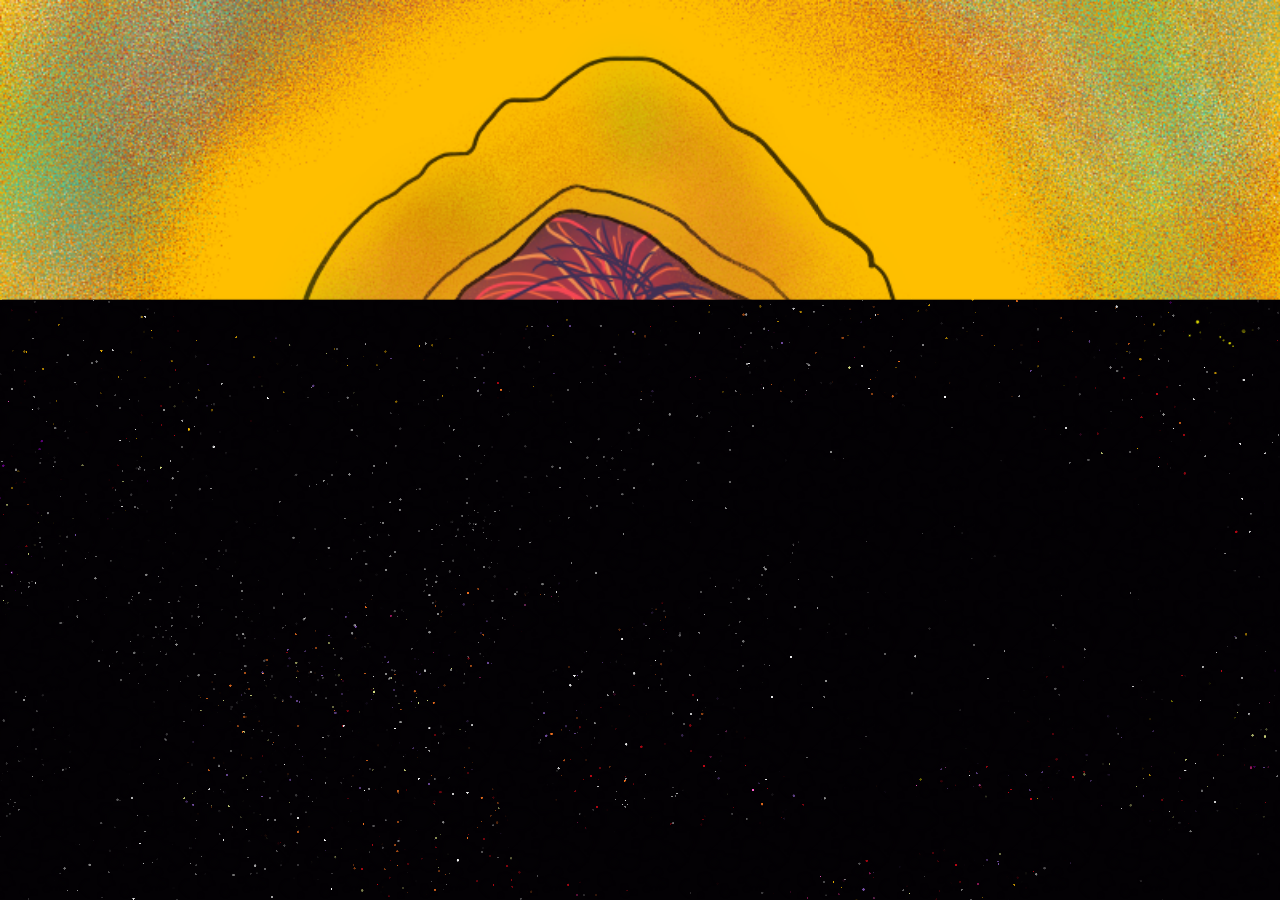
==== adapting/index.html @ b014cf71 "small updates/templates for other folders" ====
<!DOCTYPE html>

<html lang="en" xmlns="http://www.w3.org/1999/xhtml">
<head>
    <meta charset="utf-8" />
    <link rel="stylesheet" href="../style.css">
    <script src="script.js" defer></script>
    <title>The Shadow's Families</title>
</head>
<body>
    <h1 class="risiTitle" id="risiTitle" style="--risi: url('images/adaptingScreen.png');background-position-y: 1400px"></h1>
    <div class="stars"></div>
    <div class="twinkling"></div>
    <div class="emblemgrid" id="pagegrid">
        <button id="jairo" class="familybutton" style="--family: url('adapting/images/EMBLEM_jairo.png'); "></button>
        <button id="cavox" class="familybutton" style="--family: url('adapting/images/EMBLEM_cavox.png') "></button>
        <button id="nightfell" class="familybutton" style="--family: url('adapting/images/EMBLEM_nightfell.png') "></button>
    </div>
    <div id="familyinfo" class="familyinfo">
    </div>
</body>
</html>
---- style.css ----
*{
    margin:0;
    padding:0;
}
.homegrid,.pagegrid, .emblemgrid {
    display: grid;
    grid-template-columns: 1fr 1fr 1fr;
    gap: 20px;
    grid-template-columns: repeat(3, 200px);
    place-content:center;
    max-height: 100%;
    visibility:visible;
}
.emblemgrid {
    grid-template-columns: repeat(3, 300px);
}
.pagegrid.collapsed, .familyInfo.collapsed, .emblemgrid.collapsed {
    max-height: 0px;
    visibility: collapse;
}
.risibutton {
    background-image: var(--risi);
    background-size: cover;
    background-position: center;
    height:300px;
    width:200px;
    position:relative;
    z-index:3;
    border:none;
    cursor:pointer;
}
.familybutton {
    background-image: var(--family);
    background-size: cover;
    background-position: center;
    height: 300px;
    width: 300px;
    position: relative;
    z-index: 3;
    border: none;
    cursor: pointer;
    background-color:#0000;
}
.character {
    display: flex;
    padding-bottom:20px;
    /*justify-content: center;*/
}
.characterPic {
    background-size: cover;
    background-position: center;
    height: 450px;
    width: 300px;
    position: relative;
    z-index: 3;
    border-style: groove;
}
/* following example from https://www.youtube.com/watch?v=0t6Dmp70kTw
    https://github.com/Carla-Codes/starry-night-css-animation
    using animation timing for the wicked cool background :)
*/
@keyframes twinkle{
    from {background-position:0 0;}
    to {background-position: -10000px 5000px}
}
.stars,.twinkling{
    position:fixed;
    top:0;
    left:0;
    right:0;
    bottom:0;
    width:100%;
    height:100%;
    display:block
}
.stars {
    background: #030104 url(images/stars.png) repeat top center;
    z-index: 0;
}

.twinkling{
    background: transparent url(images/twinkling.png) repeat top center;
           z-index:1;
           animation:twinkle 200s linear infinite
}
.mainTitle {
    z-index: 3;
    position: relative;
    text-align: center;
    background: -webkit-linear-gradient(#bf00f4, #280af9);
    -webkit-background-clip: text;
    -webkit-text-fill-color: transparent;
}

.risiTitle {
    background-image: var(--risi);
    height: 300px;
    background-position-y: center;
    background-size: cover;
    position: sticky;
    z-index: 10;
    top: 0;
    text-align: center;
    align-content: center;
    cursor: pointer;
}
.risiTitle.cannotSee{
    background-image:url(error);
}
.familyinfo {
    position: relative;
    z-index: 9;
    background-color: #030104;
    color: white;
    margin-left: 7.5%;
    margin-right: 7.5%;
    max-height: 100%;
    visibility: visible;
}
.characterInfo{
    padding-left:20px;
}
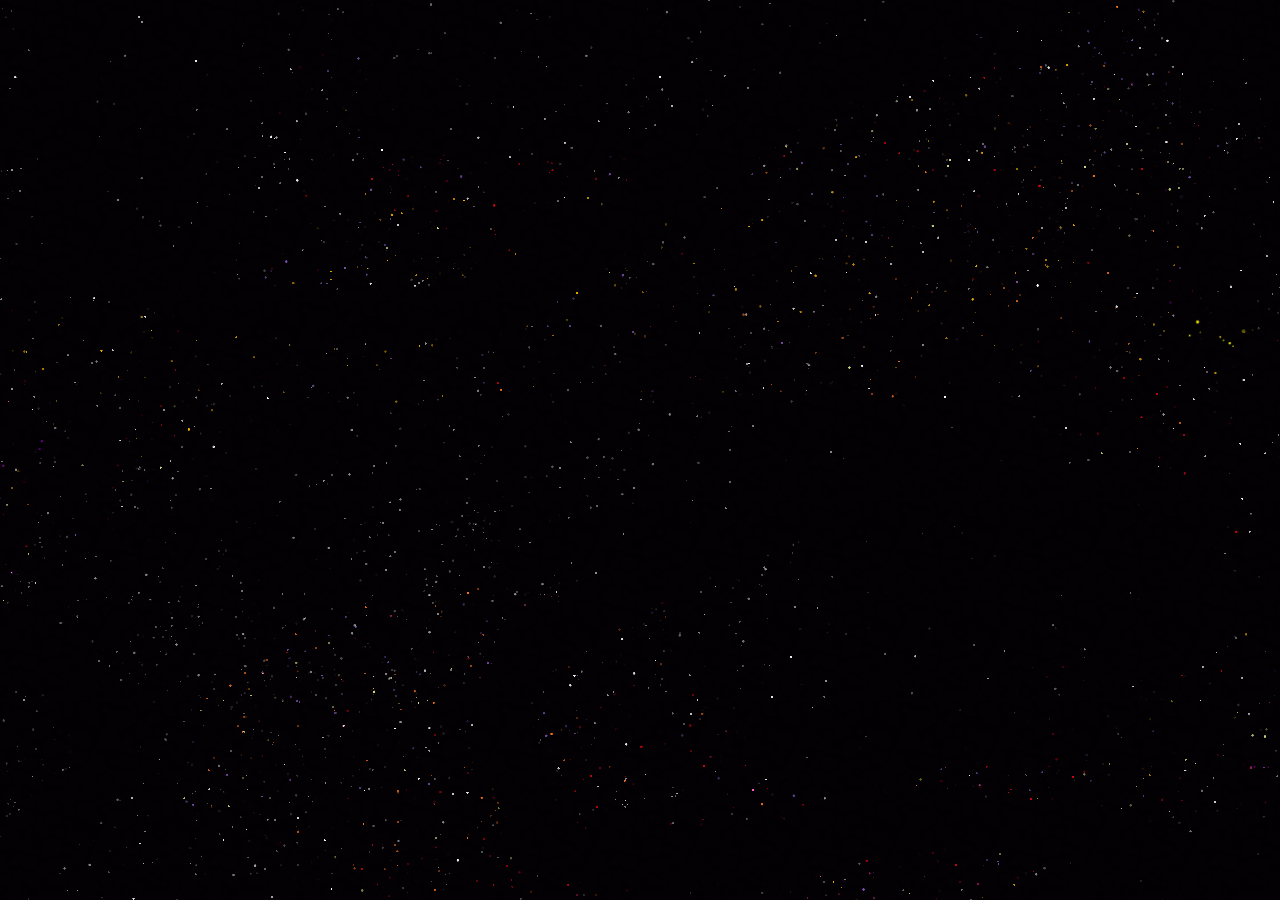
==== commit 3b06b3e4: "actual fix" ====
--- a/adapting/index.html
+++ b/adapting/index.html
@@ -8,7 +8,7 @@
     <title>The Shadow's Families</title>
 </head>
 <body>
-    <h1 class="risiTitle" id="risiTitle" style="--risi: url('images/adaptingScreen.png');background-position-y: 1400px"></h1>
+    <h1 class="risiTitle" id="risiTitle" style="--risi: url('beholders/images/adaptingScreen.png');background-position-y: 1400px"></h1>
     <div class="stars"></div>
     <div class="twinkling"></div>
     <div class="emblemgrid" id="pagegrid">
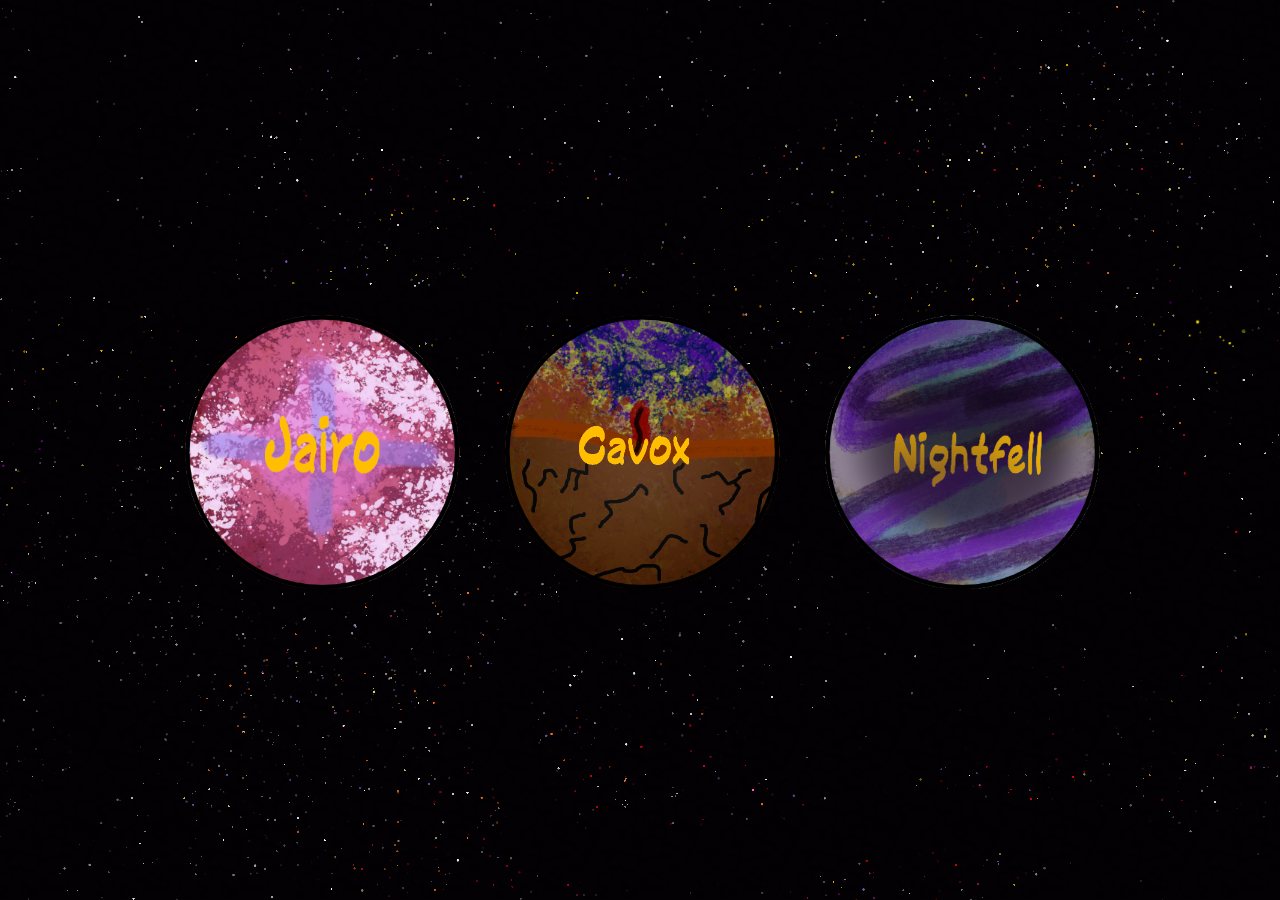
==== commit 2fdf44cd: "Initial commit" ====
--- a/adapting/index.html
+++ b/adapting/index.html
@@ -5,10 +5,10 @@
     <meta charset="utf-8" />
     <link rel="stylesheet" href="../style.css">
     <script src="script.js" defer></script>
-    <title>The Shadow's Families</title>
+    <title>The Adapting's Families</title>
 </head>
 <body>
-    <h1 class="risiTitle" id="risiTitle" style="--risi: url('beholders/images/adaptingScreen.png');background-position-y: 1400px"></h1>
+    <h1 class="risiTitle" id="risiTitle" style="--risi: url('/beholders/images/adaptingScreen.png');background-position-y: 1400px"></h1>
     <div class="stars"></div>
     <div class="twinkling"></div>
     <div class="emblemgrid" id="pagegrid">
--- a/style.css
+++ b/style.css
@@ -10,6 +10,9 @@
     place-content:center;
     max-height: 100%;
     visibility:visible;
+}
+meta{
+    display:none;
 }
 .emblemgrid {
     grid-template-columns: repeat(3, 300px);
@@ -50,7 +53,8 @@
     background-size: cover;
     background-position: center;
     height: 450px;
-    width: 300px;
+    width: 100%;
+    max-width: 300px;
     position: relative;
     z-index: 3;
     border-style: groove;
